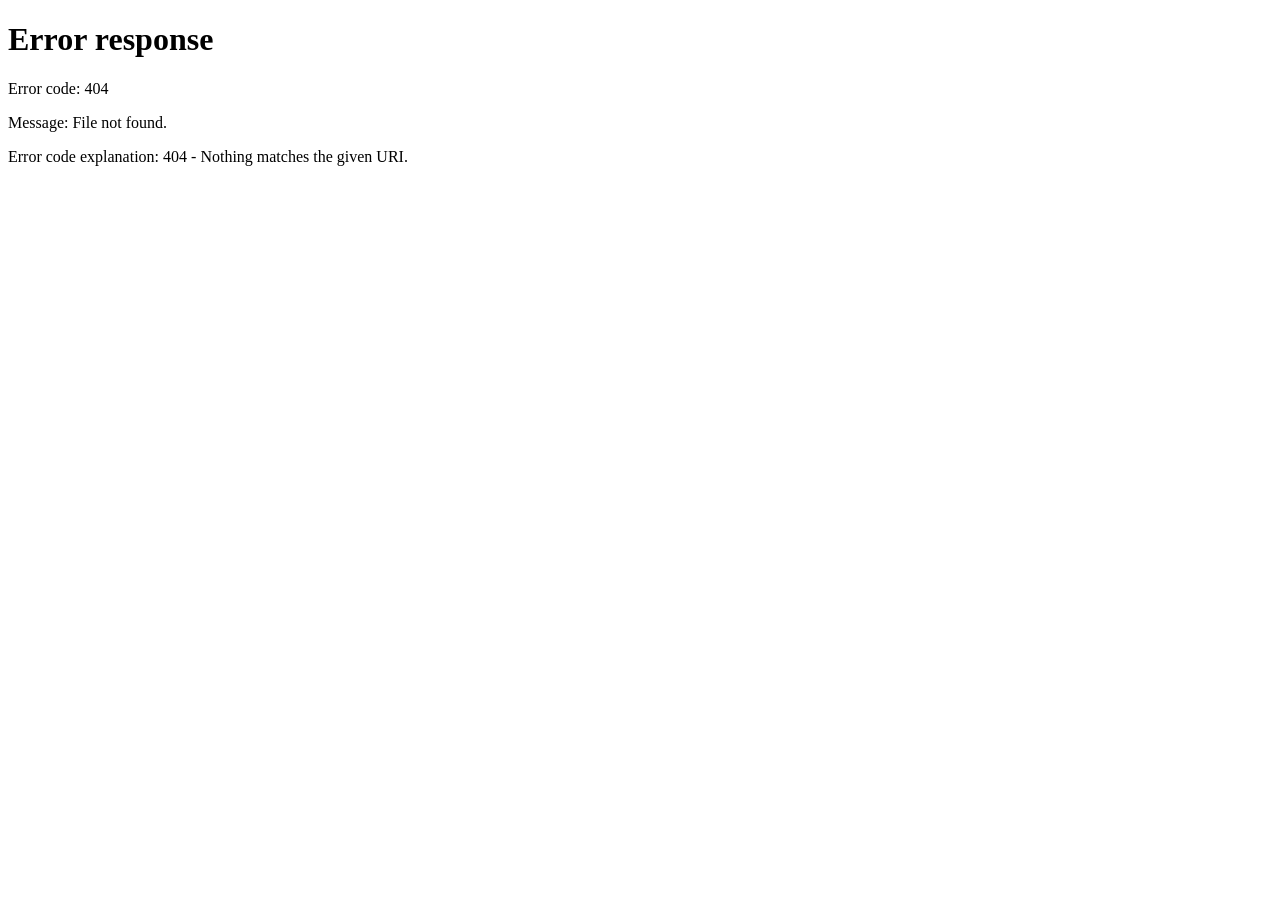
==== dashboard.html @ 87361391 "Refactor incident intake to flexible reporting channels and enforce tokenized action-word triage eng" ====
<!DOCTYPE html>
<html lang="en">
<head>
    <meta charset="UTF-8">
    <meta name="viewport" content="width=device-width, initial-scale=1.0">
    <title>BarangayLog - Dashboard</title>

    <!-- INLINE ROUTE GUARD: Check sessionStorage IMMEDIATELY -->
    <script>
        (function () {
            const token = sessionStorage.getItem('authToken');
            const user = sessionStorage.getItem('currentUser');
            
            // If missing or invalid, immediately bounce to login
            if (!token || !user || token === 'undefined' || token === 'null' || user === 'undefined' || user === 'null') {
                window.location.replace('index.html');
            }
        })();
    </script>
    
    <link rel="stylesheet" href="dashboard.css">
</head>

<body>
    <div class="app-layout">
        <!-- 1. Left Sidebar will go here -->
        <aside class="sidebar">
            <div class="brand-box">
                <div class="brand-avatar">B</div>
                <div class="brand-text">
                    <h2 class="brand-name">BalangayLog</h2>
                    <span class="brand-sub">BRGY. DUALE</span>
                </div>
            </div>

          <div class="user-profile-badge">
                <div class="user-avatar" id="userAvatar">--</div>
                <div class="user-info">
                    <span class="user-name" id="userNameDisplay">Loading...</span>
                    <span class="user-role-pill" id="userRoleDisplay">Officer</span>
                </div>
            </div>

            <!-- 3. Navigation Menu -->
<nav class="nav-menu">
    <span class="nav-section-title">OVERVIEW</span>
    <a href="#" class="nav-item active">
        <svg viewBox="0 0 24 24" width="18" height="18" fill="none" stroke="currentColor" stroke-width="2"><path d="M3 9l9-7 9 7v11a2 2 0 0 1-2 2H5a2 2 0 0 1-2-2z"></path></svg>
        <span>Dashboard</span>
    </a>

    <span class="nav-section-title">CASES</span>
    <a href="#" class="nav-item">
        <svg viewBox="0 0 24 24" width="18" height="18" fill="none" stroke="currentColor" stroke-width="2"><rect x="2" y="7" width="20" height="14" rx="2" ry="2"></rect><path d="M16 21V5a2 2 0 0 0-2-2h-4a2 2 0 0 0-2 2v16"></path></svg>
        <span>All Cases</span>
    </a>
    <a href="#" class="nav-item">
        <svg viewBox="0 0 24 24" width="18" height="18" fill="none" stroke="currentColor" stroke-width="2"><line x1="12" y1="5" x2="12" y2="19"></line><line x1="5" y1="12" x2="19" y2="12"></line></svg>
        <span>Encode New Case</span>
    </a>
    <a href="#" class="nav-item">
        <svg viewBox="0 0 24 24" width="18" height="18" fill="none" stroke="currentColor" stroke-width="2"><path d="M10.29 3.86L1.82 18a2 2 0 0 0 1.71 3h16.94a2 2 0 0 0 1.71-3L13.71 3.86a2 2 0 0 0-3.42 0z"></path><line x1="12" y1="9" x2="12" y2="13"></line><line x1="12" y1="17" x2="12.01" y2="17"></line></svg>
        <span>Urgent / Emergency</span>
        <span class="counter-badge badge-red" id="sidebarUrgentBadge" style="display: none;"></span>
    </a>

    <a href="#" class="nav-item">
        <svg viewBox="0 0 24 24" width="18" height="18" fill="none" stroke="currentColor" stroke-width="2"><circle cx="12" cy="12" r="10"></circle><path d="M16 12l-4-4-4 4M12 16V8"></path></svg>
        <span>Lupon / Mediation</span>
    </a>

    <span class="nav-section-title">COMMUNITY</span>
    <a href="#" class="nav-item">
        <svg viewBox="0 0 24 24" width="18" height="18" fill="none" stroke="currentColor" stroke-width="2"><path d="M18 8A6 6 0 0 0 6 8c0 7-3 9-3 9h18s-3-2-3-9"></path><path d="M13.73 21a2 2 0 0 1-3.46 0"></path></svg>
        <span>Barangay Alerts</span>
    </a>
    <a href="#" class="nav-item">
        <svg viewBox="0 0 24 24" width="18" height="18" fill="none" stroke="currentColor" stroke-width="2"><path d="M17 21v-2a4 4 0 0 0-4-4H5a4 4 0 0 0-4 4v2"></path><circle cx="9" cy="7" r="4"></circle><path d="M23 21v-2a4 4 0 0 0-3-3.87"></path><path d="M16 3.13a4 4 0 0 1 0 7.75"></path></svg>
        <span>Residents</span>
    </a>
    <a href="#" class="nav-item">
        <svg viewBox="0 0 24 24" width="18" height="18" fill="none" stroke="currentColor" stroke-width="2"><path d="M4 15s1-1 4-1 5 2 8 2 4-1 4-1V3s-1 1-4 1-5-2-8-2-4 1-4 1z"></path><line x1="4" y1="22" x2="4" y2="15"></line></svg>
        <span>Spam Verification</span>
        <span class="counter-badge badge-red" id="sidebarSpamBadge" style="display: none"></span>
    </a>

    <span class="nav-section-title">REPORTING</span>
    <a href="#" class="nav-item">
        <svg viewBox="0 0 24 24" width="18" height="18" fill="none" stroke="currentColor" stroke-width="2"><path d="M14 2H6a2 2 0 0 0-2 2v16a2 2 0 0 0 2 2h12a2 2 0 0 0 2-2V8z"></path><polyline points="14 2 14 8 20 8"></polyline></svg>
        <span>Reports</span>
    </a>
    <a href="#" class="nav-item">
        <svg viewBox="0 0 24 24" width="18" height="18" fill="none" stroke="currentColor" stroke-width="2"><circle cx="11" cy="11" r="8"></circle><line x1="21" y1="21" x2="16.65" y2="16.65"></line></svg>
        <span>Audit Trail</span>
    </a>
    <a href="#" class="nav-item">
        <svg viewBox="0 0 24 24" width="18" height="18" fill="none" stroke="currentColor" stroke-width="2"><path d="M21 15a2 2 0 0 1-2 2H7l-4 4V5a2 2 0 0 1 2-2h14a2 2 0 0 1 2 2z"></path></svg>
        <span>SMS / Notifications</span>
    </a>

    <!-- Bottom pinned settings/logout -->
    <div class="nav-footer">
        <a href="#" class="nav-item">
            <svg viewBox="0 0 24 24" width="18" height="18" fill="none" stroke="currentColor" stroke-width="2"><circle cx="12" cy="12" r="3"></circle><path d="M19.4 15a1.65 1.65 0 0 0 .33 1.82l.06.06a2 2 0 0 1 0 2.83 2 2 0 0 1-2.83 0l-.06-.06a1.65 1.65 0 0 0-1.82-.33 1.65 1.65 0 0 0-1 1.51V21a2 2 0 0 1-2 2 2 2 0 0 1-2-2v-.09A1.65 1.65 0 0 0 9 19.4a1.65 1.65 0 0 0-1.82.33l-.06.06a2 2 0 0 1-2.83 0 2 2 0 0 1 0-2.83l.06-.06a1.65 1.65 0 0 0 .33-1.82 1.65 1.65 0 0 0-1.51-1H3a2 2 0 0 1-2-2 2 2 0 0 1 2-2h.09A1.65 1.65 0 0 0 4.6 9a1.65 1.65 0 0 0-.33-1.82l-.06-.06a2 2 0 0 1 0-2.83 2 2 0 0 1 2.83 0l.06.06a1.65 1.65 0 0 0 1.82.33H9a1.65 1.65 0 0 0 1-1.51V3a2 2 0 0 1 2-2 2 2 0 0 1 2 2v.09a1.65 1.65 0 0 0 1 1.51 1.65 1.65 0 0 0 1.82-.33l.06-.06a2 2 0 0 1 2.83 0 2 2 0 0 1 0 2.83l-.06.06a1.65 1.65 0 0 0-.33 1.82V9a1.65 1.65 0 0 0 1.51 1H21a2 2 0 0 1 2 2 2 2 0 0 1-2 2h-.09a1.65 1.65 0 0 0-1.51 1z"></path></svg>
            <span>Settings</span>
        </a>
        <a href="#" id="logoutBtn" class="nav-item">
            <svg viewBox="0 0 24 24" width="18" height="18" fill="none" stroke="currentColor" stroke-width="2"><path d="M9 21H5a2 2 0 0 1-2-2V5a2 2 0 0 1 2-2h4"></path><polyline points="16 17 21 12 16 7"></polyline><line x1="21" y1="12" x2="9" y2="12"></line></svg>
            <span>Log out</span>
        </a>
    </div>
</nav>
        </aside>

        <!-- 2. Right Canvas Area will go here -->
        <main class="main-wrapper">
          <!-- 1. Top Header Toolbar -->
<header class="dashboard-header">
    <div class="header-titles">
        <h1 class="welcome-heading" id="welcomeHeading">Welcome</h1>
        <span class="sub-header-details" id="totalCasesSubtext"></span>
    </div>
    <div class="header-actions">
       <span class="current-date" id="liveClockDisplay">Loading date...</span>
        <button class="btn-encode-case">
            <svg viewBox="0 0 24 24" width="16" height="16" fill="none" stroke="currentColor" stroke-width="2.5"><line x1="12" y1="5" x2="12" y2="19"></line><line x1="5" y1="12" x2="19" y2="12"></line></svg>
            <span>Encode Case</span>
        </button>
        <div class="notification-wrapper" style="position: relative; display: inline-block;">
    <button class="notification-bell" id="bellBtn" type="button" aria-label="Notifications">
        <svg viewBox="0 0 24 24" width="20" height="20" fill="none" stroke="currentColor" stroke-width="2">
            <path d="M18 8A6 6 0 0 0 6 8c0 7-3 9-3 9h18s-3-2-3-9"></path>
            <path d="M13.73 21a2 2 0 0 1-3.46 0"></path>
        </svg>
        <span class="bell-dot" id="bellDot" style="display: none;"></span>
    </button>

        <!-- Notification Dropdown Menu Popover -->
    <div class="notification-dropdown" id="notificationDropdown" style="display: none; position: absolute; right: 0; top: 48px; width: 330px; background: #ffffff; border: 1px solid #e2e8f0; border-radius: 12px; box-shadow: 0 14px 30px rgba(15, 23, 42, 0.12); z-index: 1000; padding: 14px;">
        <div style="display: flex; justify-content: space-between; align-items: center; border-bottom: 1px solid #f1f5f9; padding-bottom: 10px; margin-bottom: 10px;">
            <div style="display: flex; align-items: center; gap: 6px;">
                <strong style="font-size: 0.88rem; color: #0f172a;">Action Reminders</strong>
                <span id="notifBadgeSummary" style="font-size: 0.72rem; background: #fee2e2; color: #dc2626; padding: 2px 8px; border-radius: 9999px; font-weight: 700;">0 New</span>
            </div>
            <span style="font-size: 0.75rem; color: #64748b;">Live Alerts</span>
        </div>
        <div id="notificationList" style="max-height: 270px; overflow-y: auto; display: flex; flex-direction: column; gap: 8px;">
            <p style="font-size: 0.8rem; color: #94a3b8; text-align: center; margin: 16px 0;">No pending reminders</p>
        </div>
     </div>
    </div>
</header>

<!-- 2. Urgent Emergency Banner (Hidden by default until a critical case is encoded) -->
<section class="alert-banner" id="urgentBanner" style="display: none;">
    <div class="alert-content">
        <div class="alert-icon"></div>
        <div class="alert-text">
            <h3 id="urgentBannerTitle">0 critical cases require immediate attention</h3>
            <p>Click to view and assign officers</p>
        </div>
    </div>
    <a href="#" class="alert-action-link">View &rarr;</a>
</section>

<!-- 3. Five Status Metric Cards -->
<section class="status-grid">
    <div class="status-card border-pending">
        <div class="status-label"><span class="dot dot-pending"></span><span>Pending</span></div>
        <div class="status-count" id="countPending">-</div>
        <a href="#" class="status-link">cases &rarr;</a>
    </div>

    <div class="status-card border-progress">
        <div class="status-label"><span class="dot dot-progress"></span><span>In Progress</span></div>
        <div class="status-count count-progress" id="countProgress">-</div>
        <a href="#" class="status-link">cases &rarr;</a>
    </div>

    <div class="status-card border-resolution">
        <div class="status-label"><span class="dot dot-resolution"></span><span>For Resolution</span></div>
        <div class="status-count count-resolution" id="countResolution">-</div>
        <a href="#" class="status-link">cases &rarr;</a>
    </div>

    <div class="status-card border-resolved">
        <div class="status-label"><span class="dot dot-resolved"></span><span>Resolved</span></div>
        <div class="status-count count-resolved" id="countResolved">-</div>
        <a href="#" class="status-link">cases &rarr;</a>
    </div>

    <div class="status-card border-critical">
        <div class="status-label"><span class="dot dot-critical"></span><span>Critical / Urgent</span></div>
        <div class="status-count count-critical" id="countCritical">-</div>
        <a href="#" class="status-link">cases &rarr;</a>
    </div>
</section>

<!-- 4. Split Row 1: Recent Cases & Recent Activity -->
<section class="grid-split-row">
    <!-- Left Panel: Recent Cases (Case Inventory Module) -->
    <div class="card-panel">
        <div class="panel-header">
            <h2>Recent Cases</h2>
            <a href="#" class="panel-link">View all &rarr;</a>
        </div>
        <div class="case-list" id="caseListContainer">
            <div class="empty-state-box">
                <p>No encoded cases yet.</p>
                <span>Cases submitted via walk-in, portal, or emergency intake will appear here.</span>
            </div>
        </div>
    </div>

    <!-- Right Panel: Recent Activity (Personnel Accountability / Audit) -->
    <div class="card-panel">
        <div class="panel-header">
            <h2>Recent Activity</h2>
        </div>
        <div class="activity-timeline" id="activityTimelineContainer">
            <div class="empty-state-box">
                <p>No recent activity.</p>
                <span>Dispatch logs, notifications, and status updates will be tracked here.</span>
            </div>
        </div>
    </div>
</section>

<!-- 5. Split Row 2: Incident Trend & Quick Actions -->
<section class="grid-split-row bottom-row">
    <!-- Left Panel: Incident Trend (Report Module / Hotspot Detection) -->
    <div class="card-panel">
        <div class="panel-header">
            <h2>Incident Trend</h2>
            <span class="panel-subtext">Last 6 months</span>
        </div>
        <div class="chart-container">
            <canvas id="incidentTrendChart"></canvas>
        </div>
    </div>

    <!-- Right Panel: Quick Actions -->
    <div class="card-panel">
        <div class="panel-header">
            <h2>Quick Actions</h2>
        </div>
        <div class="quick-action-list">
            <button class="qa-btn qa-dark" id="btnQuickEncode">
                <svg viewBox="0 0 24 24" width="18" height="18" fill="none" stroke="currentColor" stroke-width="2.5"><line x1="12" y1="5" x2="12" y2="19"></line><line x1="5" y1="12" x2="19" y2="12"></line></svg>
                <span>Encode New Case</span>
            </button>
            <button class="qa-btn qa-red" id="btnQuickUrgent">
                <svg viewBox="0 0 24 24" width="18" height="18" fill="none" stroke="currentColor" stroke-width="2"><path d="M10.29 3.86L1.82 18a2 2 0 0 0 1.71 3h16.94a2 2 0 0 0 1.71-3L13.71 3.86a2 2 0 0 0-3.42 0z"></path></svg>
                <span>View Urgent Cases</span>
            </button>
            <button class="qa-btn qa-amber" id="btnQuickAlert">
                <svg viewBox="0 0 24 24" width="18" height="18" fill="none" stroke="currentColor" stroke-width="2"><path d="M11 5L6 9H2v6h4l5 4V5z"></path><path d="M15.54 8.46a5 5 0 0 1 0 7.07"></path></svg>
                <span>Send Alert</span>
            </button>
            <button class="qa-btn qa-blue" id="btnQuickAnalytics">
                <svg viewBox="0 0 24 24" width="18" height="18" fill="none" stroke="currentColor" stroke-width="2"><line x1="18" y1="20" x2="18" y2="10"></line><line x1="12" y1="20" x2="12" y2="4"></line><line x1="6" y1="20" x2="6" y2="14"></line></svg>
                <span>View Analytics</span>
            </button>
        </div>
    </div>
</section>

</main>
    </div>
<!-- ENCODE CASE MODAL (Case Inventory Module) -->
<div class="modal-overlay" id="encodeModal" style="display: none;">
    <div class="modal-container" style="max-height: 88vh; max-width: 600px; width: 100%; overflow-y: auto; overflow-x: hidden;">
       <div class="modal-header">
            <div>
                <h3 class="modal-title">Encode New Incident Report</h3>
                <div style="display: flex; align-items: center; gap: 8px; margin-top: 4px;">
                    <label for="intakeChannel" style="font-size: 0.75rem; font-weight: 700; color: #64748b; text-transform: uppercase;">Reporting Channel:</label>
                    <select id="intakeChannel" name="intake_channel" style="font-size: 0.75rem; font-weight: 600; padding: 2px 8px; border-radius: 4px; border: 1px solid #cbd5e1; background: #f8fafc; color: #1e293b;">
                        <option value="Walk-In Desk" selected>Walk-In Desk Blotter</option>
                        <option value="Emergency Hotline">Emergency Hotline Call</option>
                        <option value="Tanod Patrol Dispatch">Field Tanod Patrol Report</option>
                        <option value="Citizen Portal">Citizen Online Report</option>
                    </select>
                </div>
            </div>
            <button type="button" class="modal-close" id="btnCloseModal">&times;</button>
        </div>

        <form id="encodeCaseForm" class="modal-form">
            <!-- Complainant Details -->
            <div class="form-section-title">Complainant / Reporter Info</div>
            <div class="form-row">
                <div class="form-group">
                    <label for="complainantName">Full Name *</label>
                    <input type="text" id="complainantName" required placeholder="e.g., Ligaya Bautista">
                </div>

                <div class="form-group">
                    <label for="complainantPhone">Contact Number *</label>
                    <input 
                        type="tel" 
                        id="complainantPhone" 
                        required 
                        maxlength="11" 
                        placeholder="09xxxxxxxxx"
                        oninput="this.value = this.value.replace(/[^0-9]/g, '')"
                    >
                </div>
            </div>

            <!-- Location Details -->
            <div class="form-row">
                <div class="form-group">
                    <label for="purokSelect">Purok / Zone *</label>
                    <select id="purokSelect" required>
                        <option value="">Select Purok</option>
                        <option value="Sitio Masaya">Sitio Masaya</option>
                        <option value="Purok 1">Purok 1</option>
                        <option value="Purok 2">Purok 2</option>
                        <option value="Purok 3">Purok 3</option>
                        <option value="Purok 4">Purok 4</option>
                    </select>
                </div>
                <div class="form-group">
                    <label for="houseNumber">House / Bldg No. *</label>
                    <input 
                        type="text" 
                        id="houseNumber" 
                        required 
                        placeholder="e.g., 124 or Lot 5"
                    >
                </div>
            </div>

            <!-- Dedicated Street Name Row -->
            <div class="form-group" style="margin-bottom: 12px;">
                <label for="streetAddress">Street Name *</label>
                <input 
                    type="text" 
                    id="streetAddress" 
                    required 
                    placeholder="e.g., Rizal St."
                >
            </div>

            <!-- Incident Details -->
            <div class="form-section-title">Incident Details</div>
            <div class="form-group">
                <label for="incidentTitle">Incident Summary / Title *</label>
                <input type="text" id="incidentTitle" required placeholder="e.g., Loud Music Disturbance at Sitio Masaya">
            </div>

            <!-- Category and Priority side-by-side in one row -->
            <div class="form-row">
                <div class="form-group">
                    <label for="incidentCategory">Category *</label>
                    <select id="incidentCategory" required>
                        <option value="">Select Category</option>
                        <option value="Noise Disturbance">Noise Disturbance</option>
                        <option value="Property Dispute">Property Dispute</option>
                        <option value="Theft">Theft</option>
                        <option value="Physical Altercation">Physical Altercation</option>
                        <option value="Illegal Dumping">Illegal Dumping</option>
                        <option value="Others">Others</option>
                    </select>
                </div>

                <div class="form-group">
                    <label for="priorityLevel">Initial Priority (AI / Officer) *</label>
                    <select id="priorityLevel" required>
                        <option value="Low">Low</option>
                        <option value="High" selected>High</option>
                        <option value="Critical">Critical / Urgent</option>
                    </select>
                    <small id="aiTriageHint" style="display: block; margin-top: 4px; font-size: 0.72rem; color: #2563eb; font-weight: 600; min-height: 16px;"></small>
                </div>
            </div> 

            <!-- Incident Narrative full width on its own row -->
            <div class="form-group" style="margin-top: 12px;">
                <label for="incidentNarrative">Incident Narrative / Blotter Notes *</label>
                <textarea id="incidentNarrative" rows="4" required placeholder="Provide clear description of the incident..." style="width: 100%; box-sizing: border-box; resize: vertical;"></textarea>
            </div>

            <!-- Actions inside the form -->
            <div class="modal-actions" style="display: flex; justify-content: flex-end; align-items: center; gap: 12px; margin-top: 16px; padding-top: 14px; border-top: 1px solid #e2e8f0; width: 100%;">
                <button type="button" class="btn-cancel" id="btnCancelModal">Cancel</button>
                <button type="submit" class="btn-submit" id="btnSubmitCase">Encode & File Case</button>
            </div>
        </form> <!-- Correctly closes #encodeCaseForm -->
    </div> <!-- Correctly closes .modal-container -->
</div> <!-- Correctly closes #encodeModal -->

<!-- ======================================================== -->
<!-- DEDICATED DOWNGRADE JUSTIFICATION POPUP                 -->
<!-- ======================================================== -->
<div class="modal-overlay" id="downgradeModal" style="display: none; position: fixed; inset: 0; background: rgba(15, 23, 42, 0.65); backdrop-filter: blur(2px); z-index: 99999; align-items: center; justify-content: center;">
    <div class="modal-container" style="max-width: 460px; width: 90%; background: #ffffff; border-radius: 12px; overflow: hidden; border-top: 5px solid #dc2626; box-shadow: 0 25px 50px -12px rgba(0, 0, 0, 0.25);">
        
        <div style="padding: 16px 20px; border-bottom: 1px solid #f1f5f9; background: #fff5f5;">
            <h3 style="color: #991b1b; font-size: 1.05rem; margin: 0; display: flex; align-items: center; gap: 8px;">
                ⚠️ Downgrade Justification Required
            </h3>
            <span style="font-size: 0.78rem; color: #64748b; margin-top: 2px; display: block;">
                AI detected this incident as <strong style="color: #dc2626;">CRITICAL</strong>.
            </span>
        </div>

        <div style="padding: 18px 20px; font-size: 0.85rem; color: #475569; display: flex; flex-direction: column; gap: 14px;">
            <p style="margin: 0; line-height: 1.4;">
                You are lowering the priority to <strong id="targetPriorityLabel" style="color: #2563eb;">Low</strong>. Desk officer accountability requires an official reason:
            </p>

            <div>
                <label style="font-weight: 700; font-size: 0.78rem; display: block; margin-bottom: 6px; color: #1e293b;">
                    Standard Operational Reason *
                </label>
                <select id="popupOverrideReason" style="width: 100%; padding: 8px 10px; border: 1px solid #cbd5e1; border-radius: 6px; font-size: 0.85rem;">
                    <option value="">-- Select Standard Reason --</option>
                    <option value="Weapon surrendered / Threat disarmed prior to blotter">Weapon surrendered / Threat disarmed</option>
                    <option value="Past resolved incident, no active danger or threat">Past resolved incident, no active danger</option>
                    <option value="Keywords used contextually or figuratively">Keywords used in non-threatening context</option>
                    <option value="Complainant confirmed no physical harm occurred">Complainant confirmed no physical harm</option>
                    <option value="Other">Other reason (specify below)</option>
                </select>
            </div>

            <div id="popupCustomReasonGroup" style="display: none;">
                <label style="font-weight: 700; font-size: 0.78rem; display: block; margin-bottom: 6px; color: #1e293b;">
                    Specific Officer Remarks *
                </label>
                <textarea id="popupCustomReasonText" rows="2" placeholder="Provide specific reason..." style="width: 100%; padding: 8px; border: 1px solid #cbd5e1; border-radius: 6px; font-size: 0.85rem; box-sizing: border-box;"></textarea>
            </div>
        </div>

        <div style="padding: 12px 20px; background: #f8fafc; border-top: 1px solid #e2e8f0; display: flex; justify-content: flex-end; gap: 10px;">
            <button type="button" class="btn-cancel" id="btnCancelDowngrade" style="padding: 8px 14px; font-size: 0.82rem; cursor: pointer;">Revert to Critical</button>
            <button type="button" class="btn-submit" id="btnConfirmDowngrade" style="background: #dc2626; color: #fff; border: none; border-radius: 6px; padding: 8px 16px; font-size: 0.82rem; cursor: pointer; font-weight: 600;">Confirm Downgrade</button>
        </div>
    </div>
</div>

<!-- DECISION SUPPORT / AI SUGGEST MODAL -->
<div class="modal-overlay" id="suggestModal" style="display: none;">
    <div class="modal-container" style="max-width: 500px;">
        <div class="modal-header">
            <div>
                <h3 class="modal-title">AI Protocol Suggestion</h3>
                <span class="modal-subtitle" id="suggestCaseRef">Case Reference</span>
            </div>
            <button type="button" class="modal-close" id="btnCloseSuggestModal">&times;</button>
        </div>

        <div class="modal-form" style="gap: 16px;">
            <div class="suggest-box">
                <div class="suggest-header">
                    <span class="suggest-badge" id="suggestClassification">EVALUATING</span>
                    <span class="suggest-priority" id="suggestPriority">Priority: High</span>
                </div>
                <p id="suggestRecommendation" class="suggest-text">Loading protocol recommendations...</p>
            </div>

            <div class="sop-checklist">
                <span class="form-section-title">Recommended Next Steps (SOP)</span>
                <ul class="sop-list" id="sopList"></ul>
            </div>

            <div class="modal-actions">
                <button type="button" class="btn-cancel" id="btnDismissSuggest">Dismiss</button>
                <button type="button" class="btn-submit" id="btnApplyAction">Execute Action</button>
            </div>
        </div>
    </div>
</div>
    <!-- Link Dashboard JS logic -->
    <script src="dashboard.js?v=15"></script>
</body>
</html>
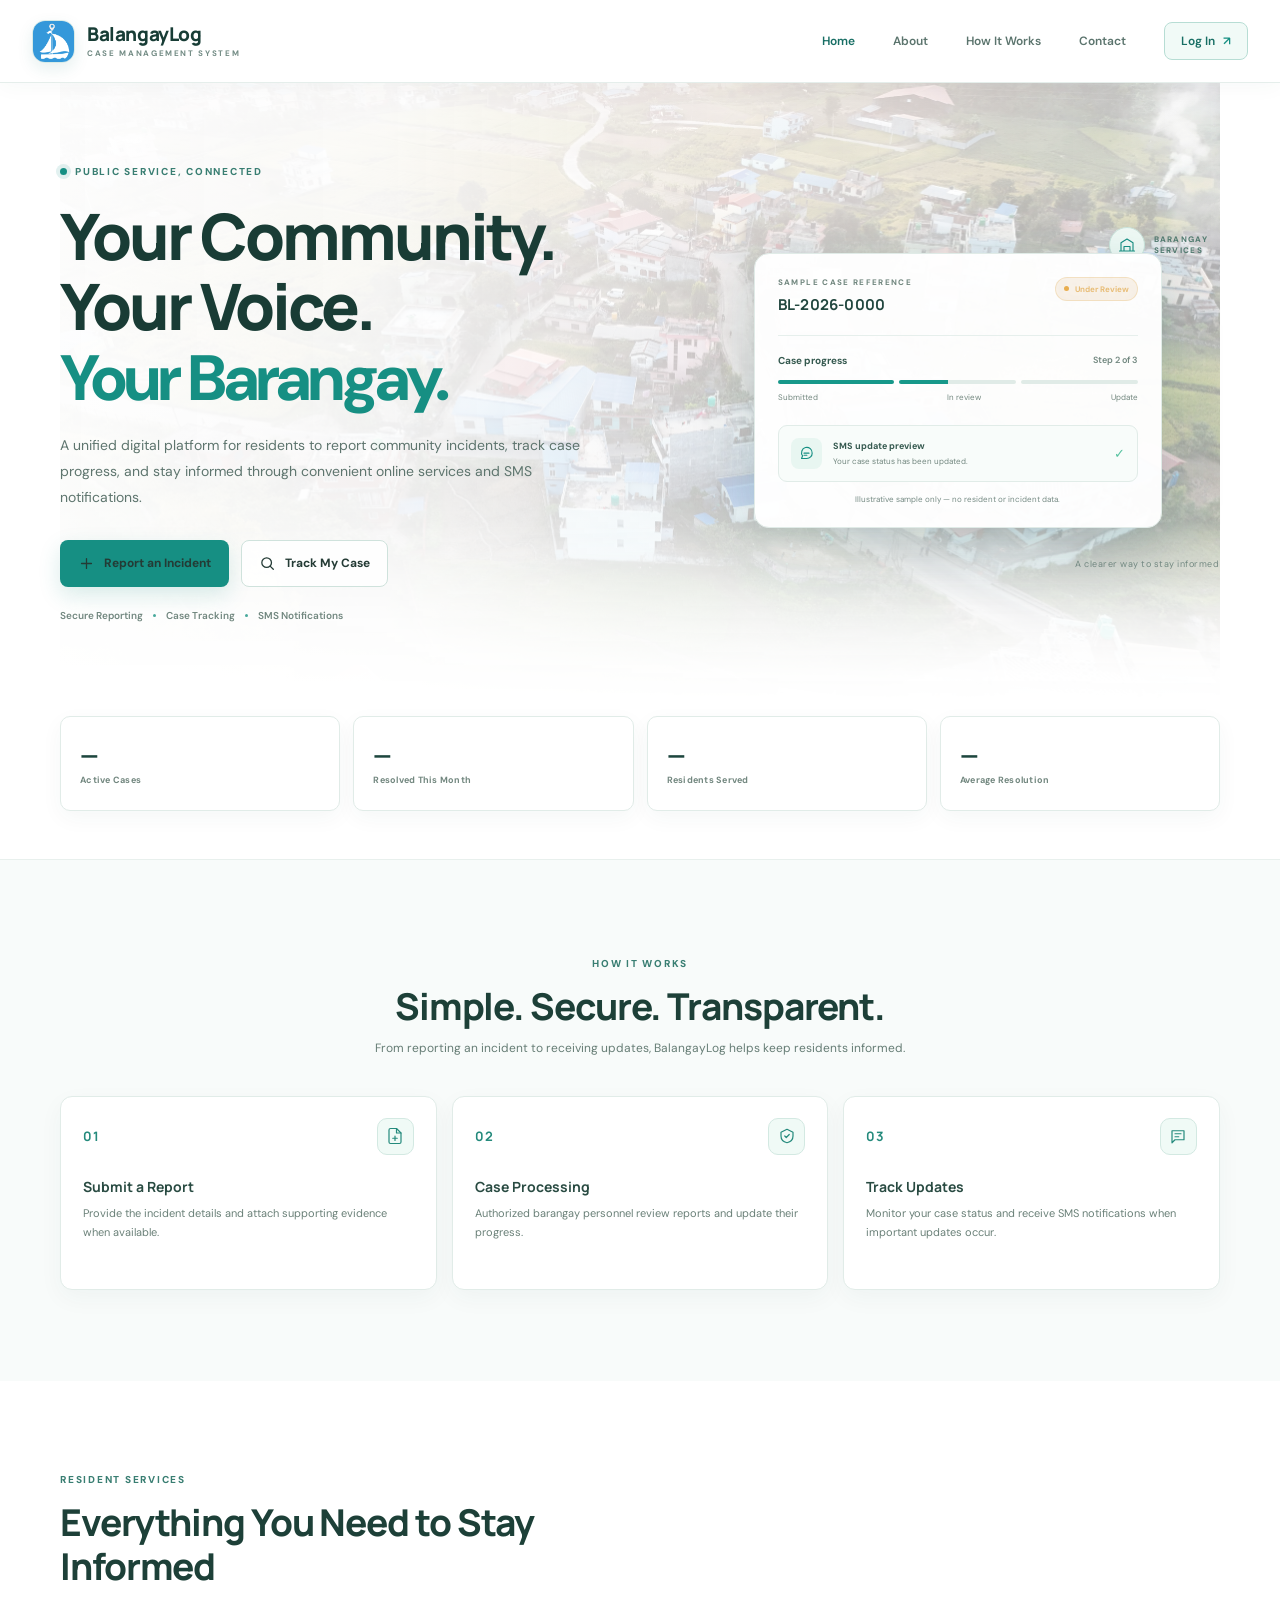
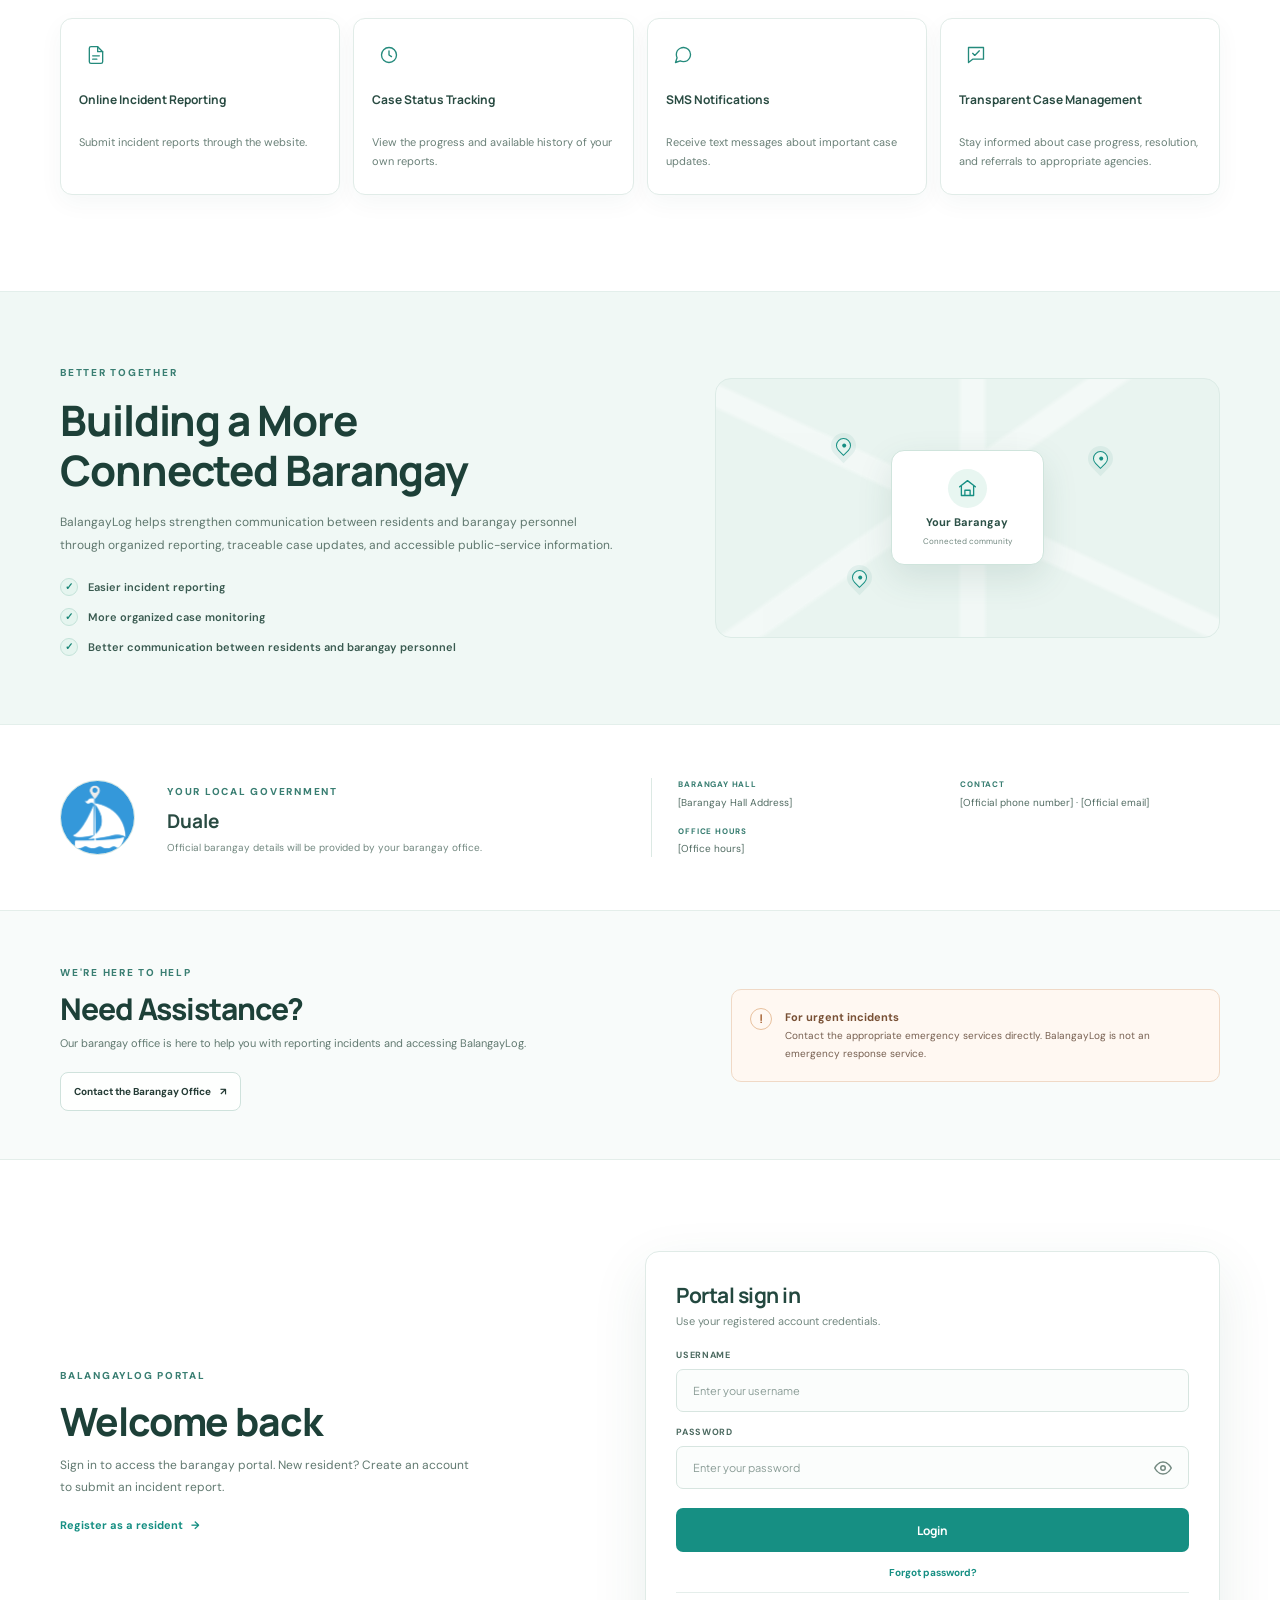
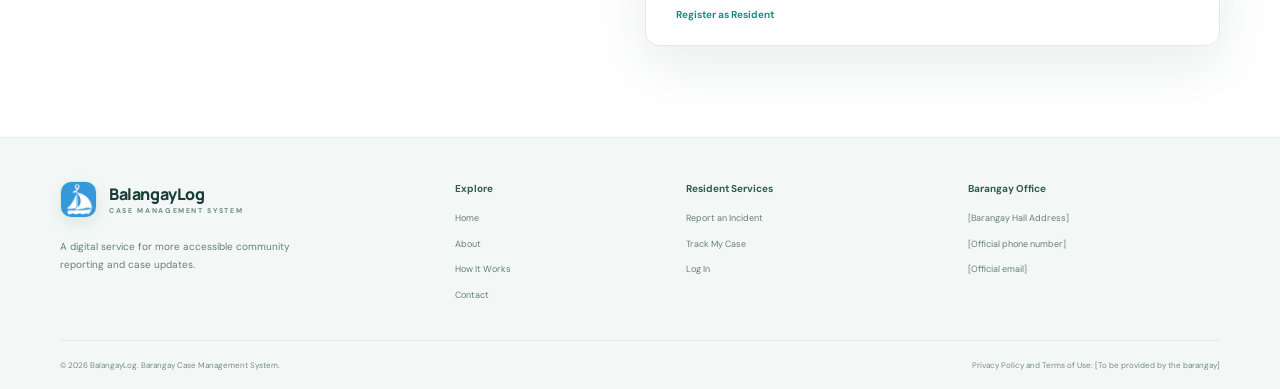
==== commit 9c7ea178: "Fix officer and resident case tracking, added functionality to tanod dispatch board" ====
--- a/dashboard.html
+++ b/dashboard.html
@@ -58,7 +58,7 @@
         <svg viewBox="0 0 24 24" width="18" height="18" fill="none" stroke="currentColor" stroke-width="2"><line x1="12" y1="5" x2="12" y2="19"></line><line x1="5" y1="12" x2="19" y2="12"></line></svg>
         <span>Encode New Case</span>
     </a>
-    <a href="#" class="nav-item">
+    <a href="urgent.html" class="nav-item">
         <svg viewBox="0 0 24 24" width="18" height="18" fill="none" stroke="currentColor" stroke-width="2"><path d="M10.29 3.86L1.82 18a2 2 0 0 0 1.71 3h16.94a2 2 0 0 0 1.71-3L13.71 3.86a2 2 0 0 0-3.42 0z"></path><line x1="12" y1="9" x2="12" y2="13"></line><line x1="12" y1="17" x2="12.01" y2="17"></line></svg>
         <span>Urgent / Emergency</span>
         <span class="counter-badge badge-red" id="sidebarUrgentBadge" style="display: none;"></span>
@@ -160,7 +160,7 @@
             <p>Click to view and assign officers</p>
         </div>
     </div>
-    <a href="#" class="alert-action-link">View &rarr;</a>
+    <a href="urgent.html" class="alert-action-link">View &rarr;</a>
 </section>
 
 <!-- 3. Five Status Metric Cards -->
@@ -474,5 +474,43 @@
 </div>
     <!-- Link Dashboard JS logic -->
     <script src="dashboard.js?v=15"></script>
+
+ <!-- STATUS TRANSITION MODAL -->
+<div id="statusModal" class="modal-overlay" style="display: none; position: fixed; inset: 0; background: rgba(15, 23, 42, 0.65); backdrop-filter: blur(4px); z-index: 9999; align-items: center; justify-content: center;">
+    <div class="modal-box" style="background: #ffffff; width: 100%; max-width: 460px; border-radius: 12px; box-shadow: 0 20px 25px -5px rgba(0, 0, 0, 0.25), 0 8px 10px -6px rgba(0, 0, 0, 0.2); overflow: hidden; border: 1px solid #e2e8f0;">
+        <div class="modal-header" style="display: flex; justify-content: space-between; align-items: center; padding: 16px 20px; border-bottom: 1px solid #f1f5f9; background: #ffffff;">
+            <div>
+                <h3 style="margin: 0; font-size: 1.1rem; color: #0f172a; font-weight: 700;">Update Incident Status</h3>
+                <span id="statusModalCaseRef" style="font-size: 0.78rem; color: #64748b; font-weight: 600;">TRK-XXXX-XXX</span>
+            </div>
+            <button type="button" id="btnCloseStatusModal" style="background: transparent; border: none; font-size: 1.4rem; line-height: 1; cursor: pointer; color: #94a3b8;">&times;</button>
+        </div>
+        <div class="modal-body" style="padding: 20px; background: #ffffff;">
+            <div style="margin-bottom: 16px;">
+                <label style="font-size: 0.82rem; font-weight: 700; color: #1e293b; margin-bottom: 6px; display: block;">Target Progression State</label>
+                <select id="targetStatusSelect" style="width: 100%; padding: 10px 12px; border-radius: 8px; border: 1px solid #cbd5e1; font-size: 0.88rem; background: #ffffff; color: #0f172a; outline: none;">
+                </select>
+            </div>
+            <div id="statusDispatchFields" hidden style="margin-bottom: 16px;">
+                <label for="statusDispatchUnit" style="font-size: 0.82rem; font-weight: 700; color: #1e293b; margin-bottom: 6px; display: block;">Assigned responder / unit</label>
+                <input id="statusDispatchUnit" maxlength="100" placeholder="Tanod or response unit" style="width: 100%; padding: 10px 12px; border-radius: 8px; border: 1px solid #cbd5e1; font-size: 0.88rem; box-sizing: border-box;">
+            </div>
+            <div id="statusReferralFields" hidden style="margin-bottom: 16px;">
+                <label for="statusMediator" style="font-size: 0.82rem; font-weight: 700; color: #1e293b; margin-bottom: 6px; display: block;">Lupon mediator</label>
+                <input id="statusMediator" maxlength="120" placeholder="Assigned mediator" style="width: 100%; padding: 10px 12px; border-radius: 8px; border: 1px solid #cbd5e1; font-size: 0.88rem; box-sizing: border-box; margin-bottom: 10px;">
+                <label for="statusHearing" style="font-size: 0.82rem; font-weight: 700; color: #1e293b; margin-bottom: 6px; display: block;">Hearing schedule</label>
+                <input id="statusHearing" type="datetime-local" style="width: 100%; padding: 10px 12px; border-radius: 8px; border: 1px solid #cbd5e1; font-size: 0.88rem; box-sizing: border-box;">
+            </div>
+            <div style="margin-bottom: 20px;">
+                <label id="statusActionNoteLabel" for="statusActionNote" style="font-size: 0.82rem; font-weight: 700; color: #1e293b; margin-bottom: 6px; display: block;">Officer Log / Progress Notes</label>
+                <textarea id="statusActionNote" rows="3" maxlength="1000" placeholder="Describe the action taken..." style="width: 100%; padding: 10px 12px; border-radius: 8px; border: 1px solid #cbd5e1; font-size: 0.88rem; font-family: inherit; color: #0f172a; outline: none; resize: vertical; box-sizing: border-box;"></textarea>
+            </div>
+            <div style="display: flex; justify-content: flex-end; gap: 10px;">
+                <button type="button" id="btnCancelStatus" style="padding: 9px 16px; border-radius: 8px; border: 1px solid #cbd5e1; background: #f8fafc; color: #475569; font-weight: 600; cursor: pointer; font-size: 0.85rem;">Cancel</button>
+                <button type="button" id="btnConfirmStatus" style="padding: 9px 18px; border-radius: 8px; background: #0b1528; color: #ffffff; border: none; font-weight: 600; cursor: pointer; font-size: 0.85rem;">Update Status</button>
+            </div>
+        </div>
+    </div>
+</div>
 </body>
 </html>
--- a/dashboard.css
+++ b/dashboard.css
@@ -0,0 +1,247 @@
+:root {
+    color-scheme: light;
+    --ink: #172b35;
+    --muted: #687b83;
+    --line: #dce5e6;
+    --paper: #f3f7f6;
+    --white: #fff;
+    --sidebar: #173d3b;
+    --sidebar-soft: #26524e;
+    --teal: #19766c;
+    --teal-dark: #125b54;
+    --coral: #d15c49;
+    --gold: #b4852e;
+    --blue: #407792;
+    --green: #48835f;
+    font-family: 'DM Sans', sans-serif;
+}
+
+* { box-sizing: border-box; }
+body { margin: 0; color: var(--ink); background: var(--paper); font-size: 14px; }
+button, input, select, textarea { font: inherit; }
+button { cursor: pointer; }
+[hidden] { display: none !important; }
+
+.admin-shell { min-height: 100vh; display: grid; grid-template-columns: 252px minmax(0, 1fr); }
+.admin-sidebar { position: sticky; top: 0; height: 100vh; display: flex; flex-direction: column; padding: 24px 15px 18px; background: var(--sidebar); color: #f2f7f5; }
+.admin-brand { display: flex; align-items: center; gap: 11px; margin: 0 6px 28px; color: inherit; text-decoration: none; }
+.admin-brand-mark { width: 39px; height: 39px; display: grid; place-items: center; border-radius: 11px; color: var(--sidebar); background: #c8e0cb; font: 800 20px 'Manrope', sans-serif; }
+.admin-brand strong, .admin-brand small, .admin-identity strong, .admin-identity small { display: block; }
+.admin-brand strong { font: 800 15px 'Manrope', sans-serif; }
+.admin-brand small { margin-top: 3px; color: #a9c6be; font-size: 9px; font-weight: 700; letter-spacing: 0; }
+.admin-identity { display: flex; align-items: center; gap: 10px; padding: 12px 9px; margin-bottom: 19px; border-top: 1px solid rgba(255,255,255,.12); border-bottom: 1px solid rgba(255,255,255,.12); }
+.identity-avatar { position: relative; width: 34px; height: 34px; display: grid; flex: 0 0 34px; place-items: center; overflow: hidden; border-radius: 50%; color: #18433e; background: #d8e9dc; font-size: 12px; font-weight: 700; }
+.identity-avatar img { position: absolute; inset: 0; width: 100%; height: 100%; object-fit: cover; }
+.admin-identity strong { max-width: 165px; overflow: hidden; color: #fff; font-size: 12px; text-overflow: ellipsis; white-space: nowrap; }
+.admin-identity small { margin-top: 3px; color: #b7d0c9; font-size: 11px; }
+
+.admin-nav { display: grid; gap: 5px; }
+.admin-nav-link { min-height: 41px; display: flex; align-items: center; gap: 11px; padding: 0 10px; border: 0; border-radius: 5px; color: #d0e0dc; background: transparent; text-align: left; font-size: 12px; font-weight: 600; }
+.admin-nav-link:hover { background: rgba(255,255,255,.08); color: #fff; }
+.admin-nav-link.is-active { color: #173d3b; background: #e2eee5; }
+.nav-symbol { width: 20px; color: #a9cfc2; text-align: center; font-size: 17px; }
+.admin-nav-link.is-active .nav-symbol { color: var(--teal); }
+
+.sidebar-bottom { display: grid; gap: 4px; margin-top: auto; padding-top: 15px; border-top: 1px solid rgba(255,255,255,.12); }
+.back-link, .logout-link { padding: 9px 10px; color: #c5d8d3; background: none; border: 0; border-radius: 5px; text-align: left; text-decoration: none; font-size: 12px; font-weight: 600; }
+.back-link:hover, .logout-link:hover { color: #fff; background: rgba(255,255,255,.08); }
+
+.admin-main { min-width: 0; padding: 28px clamp(20px, 3vw, 46px) 50px; }
+.admin-topbar { min-height: 66px; display: flex; align-items: center; justify-content: space-between; gap: 16px; padding-bottom: 19px; border-bottom: 1px solid var(--line); }
+.eyebrow { margin: 0 0 5px; color: var(--teal); font-size: 10px; font-weight: 700; letter-spacing: 0; }
+.admin-topbar h1 { margin: 0; font: 800 23px 'Manrope', sans-serif; letter-spacing: 0; }
+.topbar-meta { display: flex; align-items: center; gap: 7px; color: var(--muted); font-size: 11px; }
+.topbar-meta time { margin-left: 9px; padding-left: 12px; border-left: 1px solid var(--line); }
+.status-indicator { width: 7px; height: 7px; border-radius: 50%; background: #3a9a69; }
+
+.admin-view { animation: arrive .22s ease-out; }
+@keyframes arrive { from { opacity: .6; transform: translateY(3px); } to { opacity: 1; transform: translateY(0); } }
+
+.section-heading { display: flex; justify-content: space-between; align-items: end; gap: 15px; margin: 26px 0 16px; }
+.section-heading h2, .panel-heading h2, .settings-form h2 { margin: 0; font: 700 15px 'Manrope', sans-serif; }
+.section-heading p, .panel-heading p, .settings-form > p { margin: 5px 0 0; color: var(--muted); font-size: 12px; }
+
+.metric-grid { display: grid; grid-template-columns: repeat(5, minmax(130px, 1fr)); gap: 12px; }
+.metric-tile { min-height: 133px; display: flex; flex-direction: column; align-items: flex-start; padding: 16px; border: 1px solid var(--line); border-top: 3px solid var(--teal); border-radius: 5px; background: var(--white); transition: transform 0.2s ease, box-shadow 0.2s ease, border-color 0.2s ease; }
+.metric-tile > span { color: #52676f; font-size: 11px; font-weight: 600; }
+.metric-tile strong { margin: 13px 0 4px; color: var(--ink); font: 800 28px 'Manrope', sans-serif; }
+.metric-tile small { color: var(--muted); font-size: 10px; }
+.metric-tile:hover { transform: translateY(-2px); }
+
+.metric-coral { border-top-color: var(--coral) !important; }
+.metric-green { border-top-color: var(--green) !important; }
+.metric-blue { border-top-color: var(--blue) !important; }
+.metric-gold { border-top-color: var(--gold) !important; }
+.metric-slate { border-top-color: #667985 !important; }
+
+.content-panel { min-width: 0; margin-top: 16px; padding: 18px; border: 1px solid var(--line); border-radius: 5px; background: var(--white); }
+.overview-panel { margin-top: 20px; }
+.panel-heading { display: flex; align-items: center; justify-content: space-between; gap: 15px; padding-bottom: 14px; }
+.text-button { border: 0; color: var(--teal); background: transparent; font-weight: 700; font-size: 11px; }
+.text-button:hover { color: var(--teal-dark); }
+
+.table-scroll { width: 100%; overflow-x: auto; }
+table { width: 100%; border-collapse: collapse; text-align: left; }
+th { padding: 10px 9px; border-top: 1px solid var(--line); border-bottom: 1px solid var(--line); color: #6c7b81; font-size: 9px; font-weight: 700; letter-spacing: 0; text-transform: uppercase; white-space: nowrap; }
+td { padding: 12px 9px; border-bottom: 1px solid #edf1f1; color: #42565d; font-size: 11px; vertical-align: middle; }
+td strong { color: var(--ink); font-size: 11px; }
+
+.table-secondary {
+    display: block;
+    margin-top: 3px;
+    color: #809096;
+    font-size: 11px;
+    line-height: 1.4;
+    border: 0 !important;
+    text-decoration: none !important;
+}
+td.table-secondary {
+    display: table-cell;
+    border-bottom: 1px solid #edf1f1;
+}
+
+.row-actions { display: flex; align-items: center; justify-content: flex-end; gap: 6px; white-space: nowrap; }
+.button, .small-button { display: inline-flex; align-items: center; justify-content: center; gap: 6px; min-height: 34px; padding: 0 12px; border: 1px solid transparent; border-radius: 4px; font-size: 11px; font-weight: 700; }
+.button-primary { color: #fff; background: var(--teal); }
+.button-primary:hover { background: var(--teal-dark); }
+.button-quiet { border-color: var(--line); color: #42565d; background: #fff; }
+.button-quiet:hover { background: #f4f8f7; }
+.button-danger { color: #fff; background: var(--coral); }
+.button-danger:hover { background: #b84938; }
+
+.small-button { min-height: 27px; padding: 0 8px; border-color: var(--line); color: #39535a; background: white; font-size: 10px; }
+.small-button:hover { background: #f2f7f6; }
+.small-button.is-danger { color: #a64638; border-color: #edc8c0; }
+
+.toolbar, .audit-filters { display: flex; align-items: center; justify-content: space-between; gap: 10px; flex-wrap: wrap; margin-bottom: 14px; }
+.segmented { display: flex; gap: 3px; padding: 3px; border-radius: 5px; background: #edf3f2; }
+.segment { min-height: 30px; padding: 0 10px; border: 0; border-radius: 3px; color: #61747a; background: transparent; font-size: 10px; font-weight: 700; }
+.segment.is-selected { color: var(--ink); background: white; box-shadow: 0 1px 3px #193d3b1a; }
+
+.search-field { min-width: 210px; flex: 1; max-width: 340px; }
+.search-field input, .select-field select, .audit-filters > input, .inline-add input { width: 100%; min-height: 35px; padding: 0 10px; border: 1px solid var(--line); border-radius: 4px; outline: none; color: var(--ink); background: #fff; font-size: 11px; }
+.search-field input:focus, .select-field select:focus, .inline-add input:focus, .settings-form input:focus, .admin-dialog input:focus, .admin-dialog select:focus, .admin-dialog textarea:focus { border-color: #58a69b; box-shadow: 0 0 0 3px #19766c18; }
+.select-field { width: 190px; }
+
+.pill { display: inline-flex; align-items: center; padding: 4px 7px; border-radius: 3px; color: #52676f; background: #eef2f2; font-size: 9px; font-weight: 700; white-space: nowrap; }
+.pill-active, .pill-authorized { color: #287048; background: #e6f3e9; }
+.pill-pending, .pill-pending_verification { color: #946619; background: #fbf1d9; }
+.pill-rejected, .pill-inactive, .pill-deactivated { color: #9d4538; background: #f9e8e4; }
+.empty-message { padding: 24px 8px; color: #72848a; text-align: center; font-size: 12px; }
+
+.parameter-grid, .settings-grid { display: grid; grid-template-columns: repeat(2, minmax(0, 1fr)); gap: 16px; align-items: start; }
+.parameter-panel { margin-top: 0; }
+.parameter-panel .panel-heading { padding-bottom: 15px; }
+.inline-add { display: flex; gap: 8px; padding-bottom: 14px; border-bottom: 1px solid #edf1f1; }
+.inline-add input { flex: 1; min-width: 0; }
+.parameter-list { display: grid; }
+.parameter-row { display: grid; grid-template-columns: minmax(0, 1fr) auto auto; gap: 8px; align-items: center; padding: 9px 0; border-bottom: 1px solid #edf1f1; }
+.parameter-row input { min-width: 0; width: 100%; height: 31px; padding: 0 8px; border: 1px solid transparent; border-radius: 3px; color: var(--ink); font-size: 11px; }
+.parameter-row input:focus { border-color: var(--line); outline: none; }
+.parameter-row.is-inactive input { color: #8a989c; text-decoration: line-through; }
+
+.notice { position: sticky; top: 10px; z-index: 5; margin: 15px 0 0; padding: 11px 13px; border: 1px solid #b6d9c1; border-radius: 4px; color: #256142; background: #edf8f0; font-size: 12px; box-shadow: 0 4px 18px #132c2614; }
+.notice.is-error { color: #9c4034; border-color: #eac2bc; background: #fff0ed; }
+
+.admin-dialog { width: min(520px, calc(100vw - 28px)); max-height: min(88vh, 780px); padding: 22px; border: 1px solid var(--line); border-radius: 6px; color: var(--ink); background: #fff; box-shadow: 0 20px 60px #102b2d40; }
+.admin-dialog::backdrop { background: #122a2b80; }
+.admin-dialog form { display: grid; gap: 13px; }
+.dialog-heading { display: flex; align-items: start; justify-content: space-between; gap: 12px; margin-bottom: 4px; }
+.dialog-heading h2 { margin: 0; font: 700 17px 'Manrope', sans-serif; }
+.icon-button { width: 30px; height: 30px; border: 1px solid var(--line); border-radius: 4px; color: #596d73; background: #fff; font-size: 19px; }
+.form-row { display: grid; grid-template-columns: 1fr 1fr; gap: 12px; }
+.dialog-actions { display: flex; justify-content: flex-end; gap: 8px; margin-top: 5px; }
+
+.sr-only { position: absolute; width: 1px; height: 1px; overflow: hidden; clip: rect(0,0,0,0); white-space: nowrap; clip-path: inset(50%); }
+
+/* Profile & Settings Layout */
+.settings-stack { display: flex; flex-direction: column; gap: 16px; max-width: 820px; margin: 10px 0 40px; }
+.profile-card { padding: 24px 28px; margin-top: 0; }
+.profile-header-group { display: flex; align-items: center; gap: 18px; margin-bottom: 24px; }
+.profile-avatar-wrap { position: relative; width: 66px; height: 66px; flex-shrink: 0; }
+.profile-avatar-lg { position: relative; width: 66px; height: 66px; background: #086b35; color: #ffffff; border-radius: 50%; display: flex; align-items: center; justify-content: center; font-family: 'Manrope', sans-serif; font-size: 20px; font-weight: 800; overflow: hidden; }
+.profile-avatar-lg img { position: absolute; top: 0; left: 0; width: 100%; height: 100%; object-fit: cover; z-index: 5; }
+.profile-avatar-lg img[hidden] { display: none !important; }
+
+button.avatar-upload-trigger,
+label.avatar-upload-trigger { position: absolute; bottom: -2px; right: -2px; width: 26px; height: 26px; background: #173d3b; border: 2px solid #ffffff; border-radius: 50%; color: #ffffff; display: grid; place-items: center; cursor: pointer; z-index: 10; transition: background 0.15s ease; }
+button.avatar-upload-trigger:hover,
+label.avatar-upload-trigger:hover { background: #19766c; }
+
+.profile-title-block h2 { margin: 0; font-family: 'Manrope', sans-serif; font-size: 19px; font-weight: 800; color: var(--ink); }
+.role-badge { display: inline-block; background: #086b35; color: #f6f7f6; font-size: 10px; font-weight: 700; padding: 2px 10px; border-radius: 12px; }
+.profile-save-action { margin-left: auto; }
+
+.profile-meta-grid { display: grid; grid-template-columns: repeat(2, 1fr); gap: 20px 28px; padding-top: 18px; border-top: 1px solid #edf1f1; }
+.meta-item { display: flex; flex-direction: column; gap: 4px; }
+.meta-label { font-size: 10px; font-weight: 700; letter-spacing: 0.5px; color: var(--muted); text-transform: uppercase; }
+.meta-value { font-size: 13px; font-weight: 700; color: var(--ink); }
+.meta-input { width: 100%; min-height: 36px; padding: 6px 10px; border: 1px solid var(--line); border-radius: 4px; background: #ffffff; color: var(--ink); font-size: 13px; font-weight: 600; outline: none; }
+.meta-input:focus { border-color: #58a69b; box-shadow: 0 0 0 3px rgba(25, 118, 108, 0.09); }
+
+.password-card { padding: 24px 28px; margin-top: 0; }
+.settings-password-form { display: flex; flex-direction: column; gap: 14px; padding-top: 14px; }
+.settings-password-form .form-group { display: flex; flex-direction: column; gap: 6px; }
+.settings-password-form label { font-size: 12px; font-weight: 700; color: #374151; }
+.settings-password-form input { width: 100%; min-height: 38px; padding: 8px 12px; border: 1px solid var(--line); border-radius: 4px; background: #ffffff; color: var(--ink); font-size: 13px; outline: none; }
+.settings-password-form input:focus { border-color: #58a69b; box-shadow: 0 0 0 3px rgba(25, 118, 108, 0.09); }
+
+/* Dark Theme Palette */
+[data-theme="dark"] {
+    color-scheme: dark;
+    --ink: #f0f6f5;
+    --muted: #94a7a5;
+    --line: #203837;
+    --paper: #0b1616;
+    --white: #112222;
+    --sidebar: #203837;
+    --sidebar-soft: #0e1e1e;
+}
+
+[data-theme="dark"] body { color: var(--ink); background: var(--paper); }
+[data-theme="dark"] .section-heading h2, [data-theme="dark"] .panel-heading h2, [data-theme="dark"] .admin-topbar h1, [data-theme="dark"] strong { color: #ffffff; }
+
+[data-theme="dark"] input, [data-theme="dark"] select, [data-theme="dark"] textarea, [data-theme="dark"] .meta-input {
+    background-color: #0b1819 !important;
+    border-color: #243d3b !important;
+    color: #ffffff !important;
+}
+
+[data-theme="dark"] .button-quiet, [data-theme="dark"] .small-button { background: #152b2b; border-color: #24413f; color: #e2edea; }
+[data-theme="dark"] .button-quiet:hover, [data-theme="dark"] .small-button:hover { background: #1b3838; color: #ffffff; }
+
+[data-theme="dark"] th { border-top-color: var(--line); border-bottom-color: var(--line); color: #8da4a2; }
+[data-theme="dark"] td { color: #d1dedc; border-bottom-color: #162a29; }
+[data-theme="dark"] td strong { color: #ffffff; }
+
+[data-theme="dark"] .metric-tile { background: #112222; border: 1px solid rgba(255, 255, 255, 0.08); }
+[data-theme="dark"] .metric-tile > span { color: #9cb2b0; }
+[data-theme="dark"] .metric-tile strong { color: #ffffff; }
+[data-theme="dark"] .metric-tile small { color: #718a88; }
+
+[data-theme="dark"] .segmented { background: #091515; border: 1px solid var(--line); }
+[data-theme="dark"] .segment { color: #829a98; }
+[data-theme="dark"] .segment.is-selected { background: #173231; color: #ffffff; }
+
+[data-theme="dark"] .admin-dialog { background: #112222; border-color: #24413f; color: var(--ink); }
+[data-theme="dark"] .icon-button { background: #152b2b; border-color: #24413f; color: #d1dedc; }
+
+/* Responsive Drawer (Mobile/Tablet) */
+.mobile-top-header, .sidebar-backdrop, .sidebar-close-btn { display: none; }
+.sidebar-header-row { display: contents; }
+
+@media (max-width: 768px) {
+    body { overflow-x: hidden; width: 100%; }
+    .admin-shell { display: flex; flex-direction: column; width: 100%; }
+    .mobile-top-header { display: flex; align-items: center; gap: 12px; background: var(--sidebar); padding: 10px 16px; position: sticky; top: 0; z-index: 40; }
+    .mobile-hamburger-btn { background: transparent; border: 0; color: #ffffff; padding: 6px; display: grid; place-items: center; border-radius: 6px; cursor: pointer; }
+    .admin-sidebar { position: fixed !important; top: 0 !important; left: 0 !important; bottom: 0 !important; width: 280px !important; max-width: 85vw !important; height: 100vh !important; z-index: 100 !important; background: var(--sidebar) !important; transform: translateX(-100%); transition: transform 0.28s cubic-bezier(0.4, 0, 0.2, 1); display: flex !important; flex-direction: column !important; padding: 18px 16px 20px !important; overflow-y: auto; }
+    .admin-sidebar.is-open { transform: translateX(0); }
+    .sidebar-header-row { display: flex; align-items: center; justify-content: space-between; margin-bottom: 16px; }
+    .sidebar-close-btn { display: grid; place-items: center; width: 32px; height: 32px; background: rgba(255, 255, 255, 0.08); border: 1px solid rgba(255, 255, 255, 0.12); color: #ffffff; font-size: 22px; border-radius: 6px; cursor: pointer; }
+    .sidebar-backdrop { display: block; position: fixed; inset: 0; background: rgba(10, 24, 24, 0.65); backdrop-filter: blur(2px); z-index: 90; opacity: 0; pointer-events: none; transition: opacity 0.28s ease; }
+    .sidebar-backdrop.is-open { opacity: 1; pointer-events: auto; }
+    .admin-main { width: 100%; padding: 16px 14px 40px !important; }
+    .metric-grid { grid-template-columns: repeat(2, 1fr) !important; gap: 10px !important; }
+    .form-row, .profile-meta-grid { grid-template-columns: 1fr !important; }
+}
